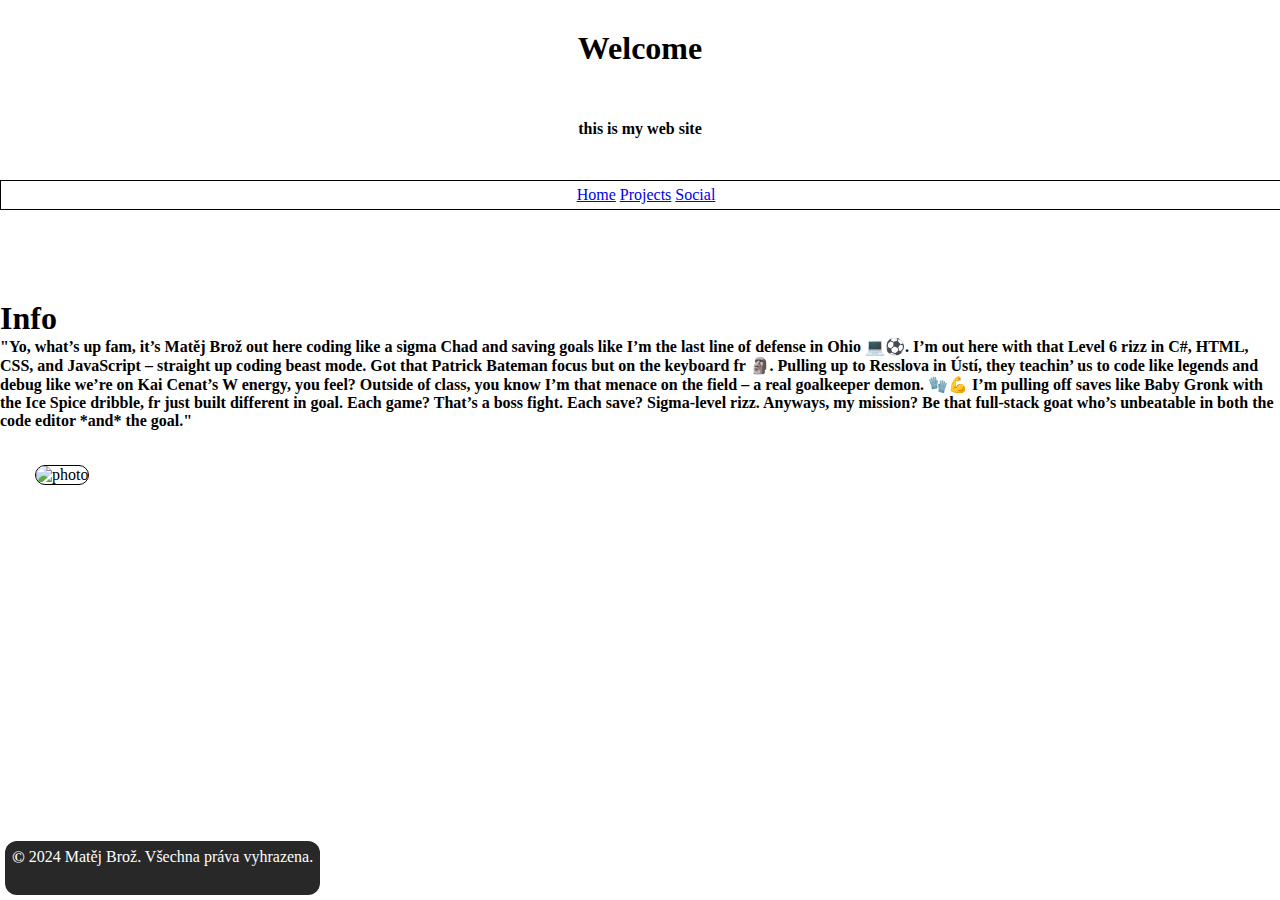
==== index.html @ 1d6cf61d "init" ====
<!doctype html>
<html lang="en">
    <head>
        <title>My Web Site</title>
        <meta charset="utf-8" />
        <meta
            name="viewport"
            content="width=device-width, initial-scale=1, shrink-to-fit=no"
        />

        <link
            href="https://cdn.jsdelivr.net/npm/bootstrap@5.3.2/dist/css/bootstrap.min.css"
            rel="stylesheet"
            integrity="sha384-T3c6CoIi6uLrA9TneNEoa7RxnatzjcDSCmG1MXxSR1GAsXEV/Dwwykc2MPK8M2HN"
            crossorigin="anonymous"
        />
        <link rel="stylesheet" href="./style.css">
    </head>

    <body>
        <header>
                <h1 class="display-1" id="welcome">Welcome</h1>
                <p class="lead" id="info"><strong>this is my web site</strong></p>
                <div class="menu">
                    <a name="" id="menu-button1" class="btn btn-ligth menu-button" href="./index.html" role="button">Home</a>
                    <a name="" id="menu-button2" class="btn btn-ligth menu-button" href="#" role="button">Projects</a>
                    <a name="" id="menu-button3" class="btn btn-ligth menu-button" href="#" role="button">Social</a>
                </div>
        </header>
        <main>
            <div class="container text-center">
                <div class="row">
                    <div class="col">
                        <h1 class="display-2">
                            Info
                        </h1>
                        <p id="cv">
                            "Yo, what’s up fam, it’s Matěj Brož out here coding like a sigma Chad and saving goals like I’m the last line of defense in Ohio 💻⚽️. I’m out here with that Level 6 rizz in C#, HTML, CSS, and JavaScript – straight up coding beast mode. Got that Patrick Bateman focus but on the keyboard fr 🗿. Pulling up to Resslova in Ústí, they teachin’ us to code like legends and debug like we’re on Kai Cenat’s W energy, you feel?

                            Outside of class, you know I’m that menace on the field – a real goalkeeper demon. 🧤💪 I’m pulling off saves like Baby Gronk with the Ice Spice dribble, fr just built different in goal. Each game? That’s a boss fight. Each save? Sigma-level rizz.
                            
                            Anyways, my mission? Be that full-stack goat who’s unbeatable in both the code editor *and* the goal."
                        </p>
                    </div>
                    <div class="col" id="photo">
                            <img src="./img/IMG_2602.png" alt="photo" id="main-photo">
                    </div>
                </div>
            </div>
        </main>
        <footer>
           <div class="footer">
                <p><p id="copyright">&copy;</p>&nbsp;2024 Matěj Brož. Všechna práva vyhrazena.</p>
           </div>
        </footer>

        <script
            src="https://cdn.jsdelivr.net/npm/@popperjs/core@2.11.8/dist/umd/popper.min.js"
            integrity="sha384-I7E8VVD/ismYTF4hNIPjVp/Zjvgyol6VFvRkX/vR+Vc4jQkC+hVqc2pM8ODewa9r"
            crossorigin="anonymous"
        ></script>

        <script
            src="https://cdn.jsdelivr.net/npm/bootstrap@5.3.2/dist/js/bootstrap.min.js"
            integrity="sha384-BBtl+eGJRgqQAUMxJ7pMwbEyER4l1g+O15P+16Ep7Q9Q+zqX6gSbd85u4mG4QzX+"
            crossorigin="anonymous"
        ></script>
    </body>
</html>
---- style.css ----
*{
    margin: 0;
    padding: 0;
}
header{
    position: relative;
    width: 100%;
    height: 300px;
}
#welcome{
    position: absolute;
    top: 10%;
    width:100%;
    text-align: center;    
}
#info{
    position: absolute;
    top: 40%;
    width:100%;
    text-align: center;    
}
.menu{
    position: absolute;
    top: 60%;
    width:100%;
    padding: 5px;
    text-align: center;
    border: 1px solid black;  
}
#cv{
    font-weight: 600;
}
#main-photo{
    width: 300px;
    height: 400px;
    border: 1px solid black;
    border-radius:10px ;
}
#photo{
    padding: 35px;
}
footer{
    position: fixed;
    display: flex;
    bottom: 0;
    text-align: center;
    width: 100%;
    padding: 5px;
}
.footer{
    color: white;
    display: flex;
    justify-content: center;
    padding: 7px;
    width: auto;
    height: 40px;
    background-color: rgb(40, 40, 40);
    border-radius: 12px;
}
#copyright{
    font-size: 17px;
    font-weight:600 ;
}
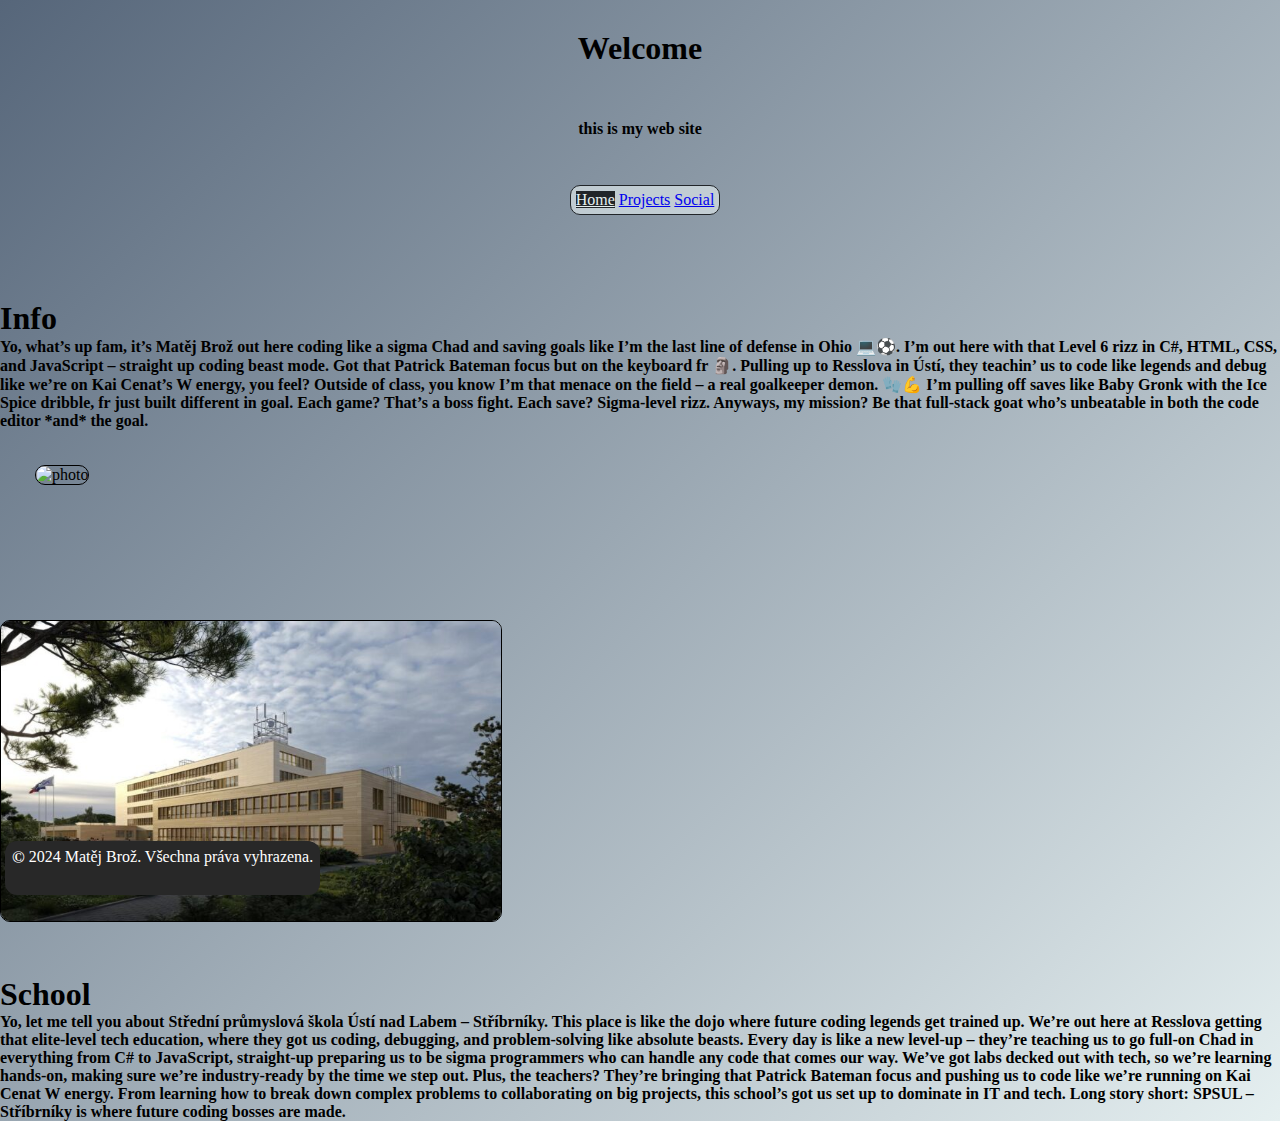
==== commit 43901e08: "change" ====
--- a/index.html
+++ b/index.html
@@ -22,28 +22,49 @@
                 <h1 class="display-1" id="welcome">Welcome</h1>
                 <p class="lead" id="info"><strong>this is my web site</strong></p>
                 <div class="menu">
-                    <a name="" id="menu-button1" class="btn btn-ligth menu-button" href="./index.html" role="button">Home</a>
-                    <a name="" id="menu-button2" class="btn btn-ligth menu-button" href="#" role="button">Projects</a>
-                    <a name="" id="menu-button3" class="btn btn-ligth menu-button" href="#" role="button">Social</a>
+                    <div class="menu-buttons">
+                        <a name="" id="menu-button1" class="btn btn-ligth menu-button" href="./index.html" role="button" style="background-color: #212529; color:#E5EFF0;">Home</a>
+                        <a name="" id="menu-button2" class="btn btn-ligth menu-button" href="./projects.html" role="button">Projects</a>
+                        <a name="" id="menu-button3" class="btn btn-ligth menu-button" href="./social.html" role="button">Social</a>
+                    </div>
                 </div>
         </header>
         <main>
             <div class="container text-center">
-                <div class="row">
+                <div class="row gx-2">
                     <div class="col">
                         <h1 class="display-2">
                             Info
                         </h1>
                         <p id="cv">
-                            "Yo, what’s up fam, it’s Matěj Brož out here coding like a sigma Chad and saving goals like I’m the last line of defense in Ohio 💻⚽️. I’m out here with that Level 6 rizz in C#, HTML, CSS, and JavaScript – straight up coding beast mode. Got that Patrick Bateman focus but on the keyboard fr 🗿. Pulling up to Resslova in Ústí, they teachin’ us to code like legends and debug like we’re on Kai Cenat’s W energy, you feel?
+                            Yo, what’s up fam, it’s Matěj Brož out here coding like a sigma Chad and saving goals like I’m the last line of defense in Ohio 💻⚽️. I’m out here with that Level 6 rizz in C#, HTML, CSS, and JavaScript – straight up coding beast mode. Got that Patrick Bateman focus but on the keyboard fr 🗿. Pulling up to Resslova in Ústí, they teachin’ us to code like legends and debug like we’re on Kai Cenat’s W energy, you feel?
 
                             Outside of class, you know I’m that menace on the field – a real goalkeeper demon. 🧤💪 I’m pulling off saves like Baby Gronk with the Ice Spice dribble, fr just built different in goal. Each game? That’s a boss fight. Each save? Sigma-level rizz.
                             
-                            Anyways, my mission? Be that full-stack goat who’s unbeatable in both the code editor *and* the goal."
+                            Anyways, my mission? Be that full-stack goat who’s unbeatable in both the code editor *and* the goal.
                         </p>
                     </div>
                     <div class="col" id="photo">
                             <img src="./img/IMG_2602.png" alt="photo" id="main-photo">
+                    </div>
+                </div>
+                <div class="row gx-2">
+                    <div class="col" id="photo2">
+                            <img src="./img/stribrniky.jpg" alt="school" id="school-photo">
+                    </div>
+                    <div class="col">
+                        <h1 class="display-2">
+                            School
+                        </h1>
+                        <p id="cv">
+                            Yo, let me tell you about Střední průmyslová škola Ústí nad Labem – Stříbrníky. This place is like the dojo where future coding legends get trained up. We’re out here at Resslova getting that elite-level tech education, where they got us coding, debugging, and problem-solving like absolute beasts.
+
+                            Every day is like a new level-up – they’re teaching us to go full-on Chad in everything from C# to JavaScript, straight-up preparing us to be sigma programmers who can handle any code that comes our way. We’ve got labs decked out with tech, so we’re learning hands-on, making sure we’re industry-ready by the time we step out.
+
+                            Plus, the teachers? They’re bringing that Patrick Bateman focus and pushing us to code like we’re running on Kai Cenat W energy. From learning how to break down complex problems to collaborating on big projects, this school’s got us set up to dominate in IT and tech.
+
+                            Long story short: SPSUL – Stříbrníky is where future coding bosses are made.
+                        </p>
                     </div>
                 </div>
             </div>
--- a/style.css
+++ b/style.css
@@ -1,6 +1,15 @@
 *{
     margin: 0;
     padding: 0;
+}
+.gradient{
+    height: 100%;
+}
+body {
+    background: linear-gradient(135deg, #56667A, #E5EFF0);
+    background-repeat: no-repeat;
+    background-size: cover;
+    background-position: center;
 }
 header{
     position: relative;
@@ -21,11 +30,19 @@
 }
 .menu{
     position: absolute;
+    display: flex;
+    justify-content: center;
     top: 60%;
     width:100%;
     padding: 5px;
-    text-align: center;
-    border: 1px solid black;  
+    text-align: center; 
+}
+.menu-buttons{
+    width: max-content;
+    padding: 5px;
+    border: 1px solid #212529;
+    border-radius: 10px;
+    background-color: #e5eff09d;
 }
 #cv{
     font-weight: 600;
@@ -36,8 +53,18 @@
     border: 1px solid black;
     border-radius:10px ;
 }
+#school-photo{
+    width: 500px;
+    height: 300px;
+    border: 1px solid black;
+    border-radius:10px ;
+}
 #photo{
     padding: 35px;
+}
+#photo2{
+    padding-top: 100px;
+    padding-bottom: 50px;
 }
 footer{
     position: fixed;
@@ -60,4 +87,63 @@
 #copyright{
     font-size: 17px;
     font-weight:600 ;
+}
+#instagram{
+    background: linear-gradient(135deg, #f09433, #e6683c, #dc2743, #cc2366, #bc1888);
+    margin: 5px;
+    border-radius: 15px;
+    color: #e5eff0;
+    display: flex;
+    flex-direction: column;
+    justify-content: center;
+    align-items: center;
+}
+#facebook{
+    background: linear-gradient(135deg, #3b5998, #8b9dc3);
+    margin: 5px;
+    border-radius: 15px;
+    color: #e5eff0;
+    display: flex;
+    flex-direction: column;
+    justify-content: center;
+    align-items: center;
+}
+#youtube{
+    background: linear-gradient(135deg, #ff0000, #580b0b);
+    margin: 5px;
+    border-radius: 15px;
+    color: #e5eff0;
+    display: flex;
+    flex-direction: column;
+    justify-content: center;
+    align-items: center;
+}
+#ico{
+    width: 50px;
+    height: 50px;
+}
+.ico{
+    border: 0px;
+    margin: 15px;
+}
+#pfp{
+    width: 80px;
+    height: 80px;
+    margin: 10px;
+    border: 2px solid #212529;
+    border-radius: 40px;
+}
+#proj-con{
+    display: flex;
+    align-items: center;
+    justify-content: center;
+}
+.proj-col{
+    display: flex;
+    margin: 15px;
+    width: 80%;
+    height: 100px;
+    background-color:#e5eff09d;
+    border-radius :15px ;
+    align-items: center;
 }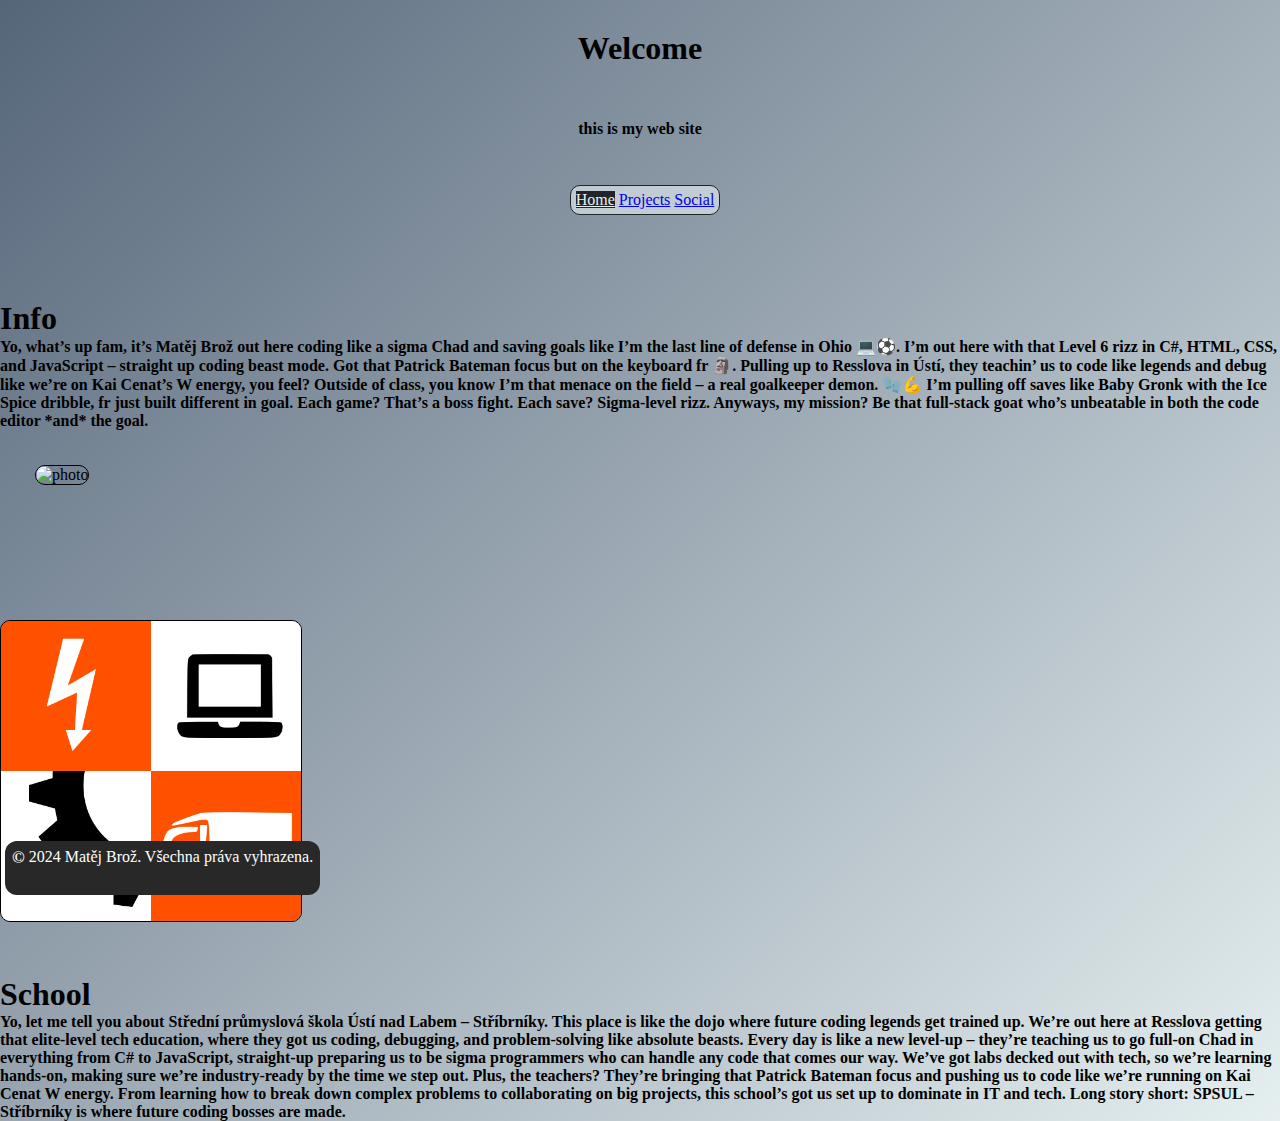
==== commit dcb57b34: "spsul" ====
--- a/index.html
+++ b/index.html
@@ -50,7 +50,7 @@
                 </div>
                 <div class="row gx-2">
                     <div class="col" id="photo2">
-                            <img src="./img/stribrniky.jpg" alt="school" id="school-photo">
+                            <img src="./img/icon.png" alt="school" id="school-photo">
                     </div>
                     <div class="col">
                         <h1 class="display-2">
--- a/style.css
+++ b/style.css
@@ -54,7 +54,7 @@
     border-radius:10px ;
 }
 #school-photo{
-    width: 500px;
+    width: 300px;
     height: 300px;
     border: 1px solid black;
     border-radius:10px ;
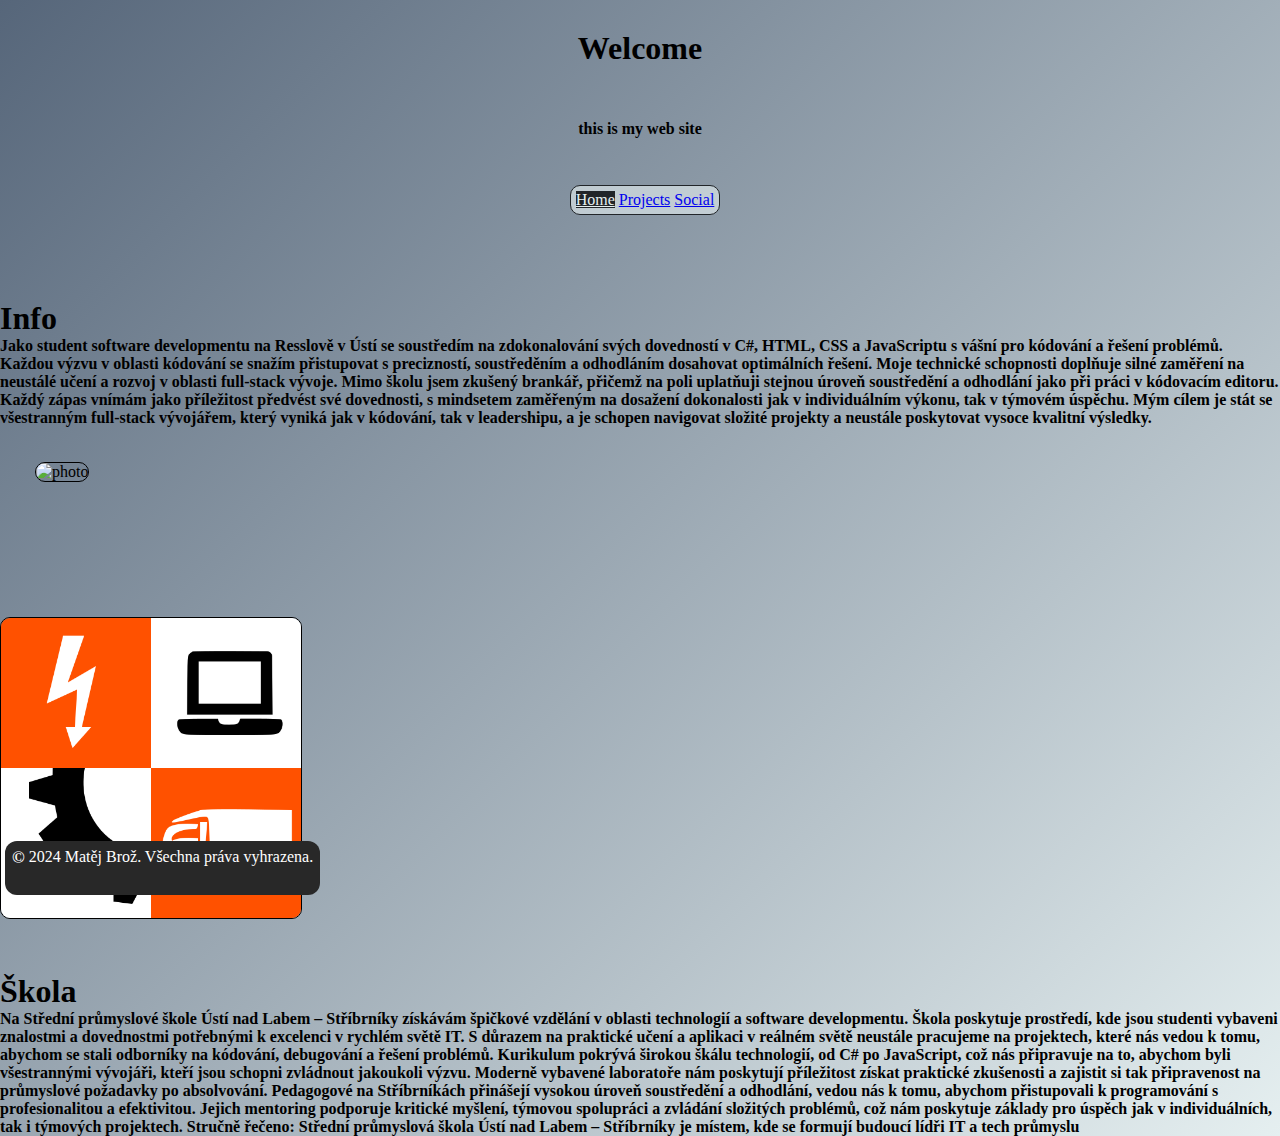
==== commit a937b951: "projects" ====
--- a/index.html
+++ b/index.html
@@ -37,11 +37,11 @@
                             Info
                         </h1>
                         <p id="cv">
-                            Yo, what’s up fam, it’s Matěj Brož out here coding like a sigma Chad and saving goals like I’m the last line of defense in Ohio 💻⚽️. I’m out here with that Level 6 rizz in C#, HTML, CSS, and JavaScript – straight up coding beast mode. Got that Patrick Bateman focus but on the keyboard fr 🗿. Pulling up to Resslova in Ústí, they teachin’ us to code like legends and debug like we’re on Kai Cenat’s W energy, you feel?
+                            Jako student software developmentu na Resslově v Ústí se soustředím na zdokonalování svých dovedností v C#, HTML, CSS a JavaScriptu s vášní pro kódování a řešení problémů. Každou výzvu v oblasti kódování se snažím přistupovat s precizností, soustředěním a odhodláním dosahovat optimálních řešení. Moje technické schopnosti doplňuje silné zaměření na neustálé učení a rozvoj v oblasti full-stack vývoje.
 
-                            Outside of class, you know I’m that menace on the field – a real goalkeeper demon. 🧤💪 I’m pulling off saves like Baby Gronk with the Ice Spice dribble, fr just built different in goal. Each game? That’s a boss fight. Each save? Sigma-level rizz.
-                            
-                            Anyways, my mission? Be that full-stack goat who’s unbeatable in both the code editor *and* the goal.
+                            Mimo školu jsem zkušený brankář, přičemž na poli uplatňuji stejnou úroveň soustředění a odhodlání jako při práci v kódovacím editoru. Každý zápas vnímám jako příležitost předvést své dovednosti, s mindsetem zaměřeným na dosažení dokonalosti jak v individuálním výkonu, tak v týmovém úspěchu.
+
+                            Mým cílem je stát se všestranným full-stack vývojářem, který vyniká jak v kódování, tak v leadershipu, a je schopen navigovat složité projekty a neustále poskytovat vysoce kvalitní výsledky.
                         </p>
                     </div>
                     <div class="col" id="photo">
@@ -54,16 +54,16 @@
                     </div>
                     <div class="col">
                         <h1 class="display-2">
-                            School
+                            Škola
                         </h1>
                         <p id="cv">
-                            Yo, let me tell you about Střední průmyslová škola Ústí nad Labem – Stříbrníky. This place is like the dojo where future coding legends get trained up. We’re out here at Resslova getting that elite-level tech education, where they got us coding, debugging, and problem-solving like absolute beasts.
+                            Na Střední průmyslové škole Ústí nad Labem – Stříbrníky získávám špičkové vzdělání v oblasti technologií a software developmentu. Škola poskytuje prostředí, kde jsou studenti vybaveni znalostmi a dovednostmi potřebnými k excelenci v rychlém světě IT. S důrazem na praktické učení a aplikaci v reálném světě neustále pracujeme na projektech, které nás vedou k tomu, abychom se stali odborníky na kódování, debugování a řešení problémů.
 
-                            Every day is like a new level-up – they’re teaching us to go full-on Chad in everything from C# to JavaScript, straight-up preparing us to be sigma programmers who can handle any code that comes our way. We’ve got labs decked out with tech, so we’re learning hands-on, making sure we’re industry-ready by the time we step out.
+                            Kurikulum pokrývá širokou škálu technologií, od C# po JavaScript, což nás připravuje na to, abychom byli všestrannými vývojáři, kteří jsou schopni zvládnout jakoukoli výzvu. Moderně vybavené laboratoře nám poskytují příležitost získat praktické zkušenosti a zajistit si tak připravenost na průmyslové požadavky po absolvování.
 
-                            Plus, the teachers? They’re bringing that Patrick Bateman focus and pushing us to code like we’re running on Kai Cenat W energy. From learning how to break down complex problems to collaborating on big projects, this school’s got us set up to dominate in IT and tech.
+                            Pedagogové na Stříbrníkách přinášejí vysokou úroveň soustředění a odhodlání, vedou nás k tomu, abychom přistupovali k programování s profesionalitou a efektivitou. Jejich mentoring podporuje kritické myšlení, týmovou spolupráci a zvládání složitých problémů, což nám poskytuje základy pro úspěch jak v individuálních, tak i týmových projektech.
 
-                            Long story short: SPSUL – Stříbrníky is where future coding bosses are made.
+                            Stručně řečeno: Střední průmyslová škola Ústí nad Labem – Stříbrníky je místem, kde se formují budoucí lídři IT a tech průmyslu
                         </p>
                     </div>
                 </div>
--- a/style.css
+++ b/style.css
@@ -146,4 +146,24 @@
     background-color:#e5eff09d;
     border-radius :15px ;
     align-items: center;
-}+}
+.project-link {
+    text-decoration: none;
+    color: inherit;
+    display: block;
+}
+
+.project-link:hover {
+    opacity: 0.8;
+}
+
+.project-image {
+    width: 80px; /* Malý obrázek, můžeš upravit velikost */
+    height: auto;
+    margin-right: 20px; /* Mezera mezi obrázkem a textem */
+}
+
+.project-date {
+    font-size: 0.8rem; /* Menší písmo pro datum */
+    color: #666; /* Méně výrazná barva pro datum */
+}
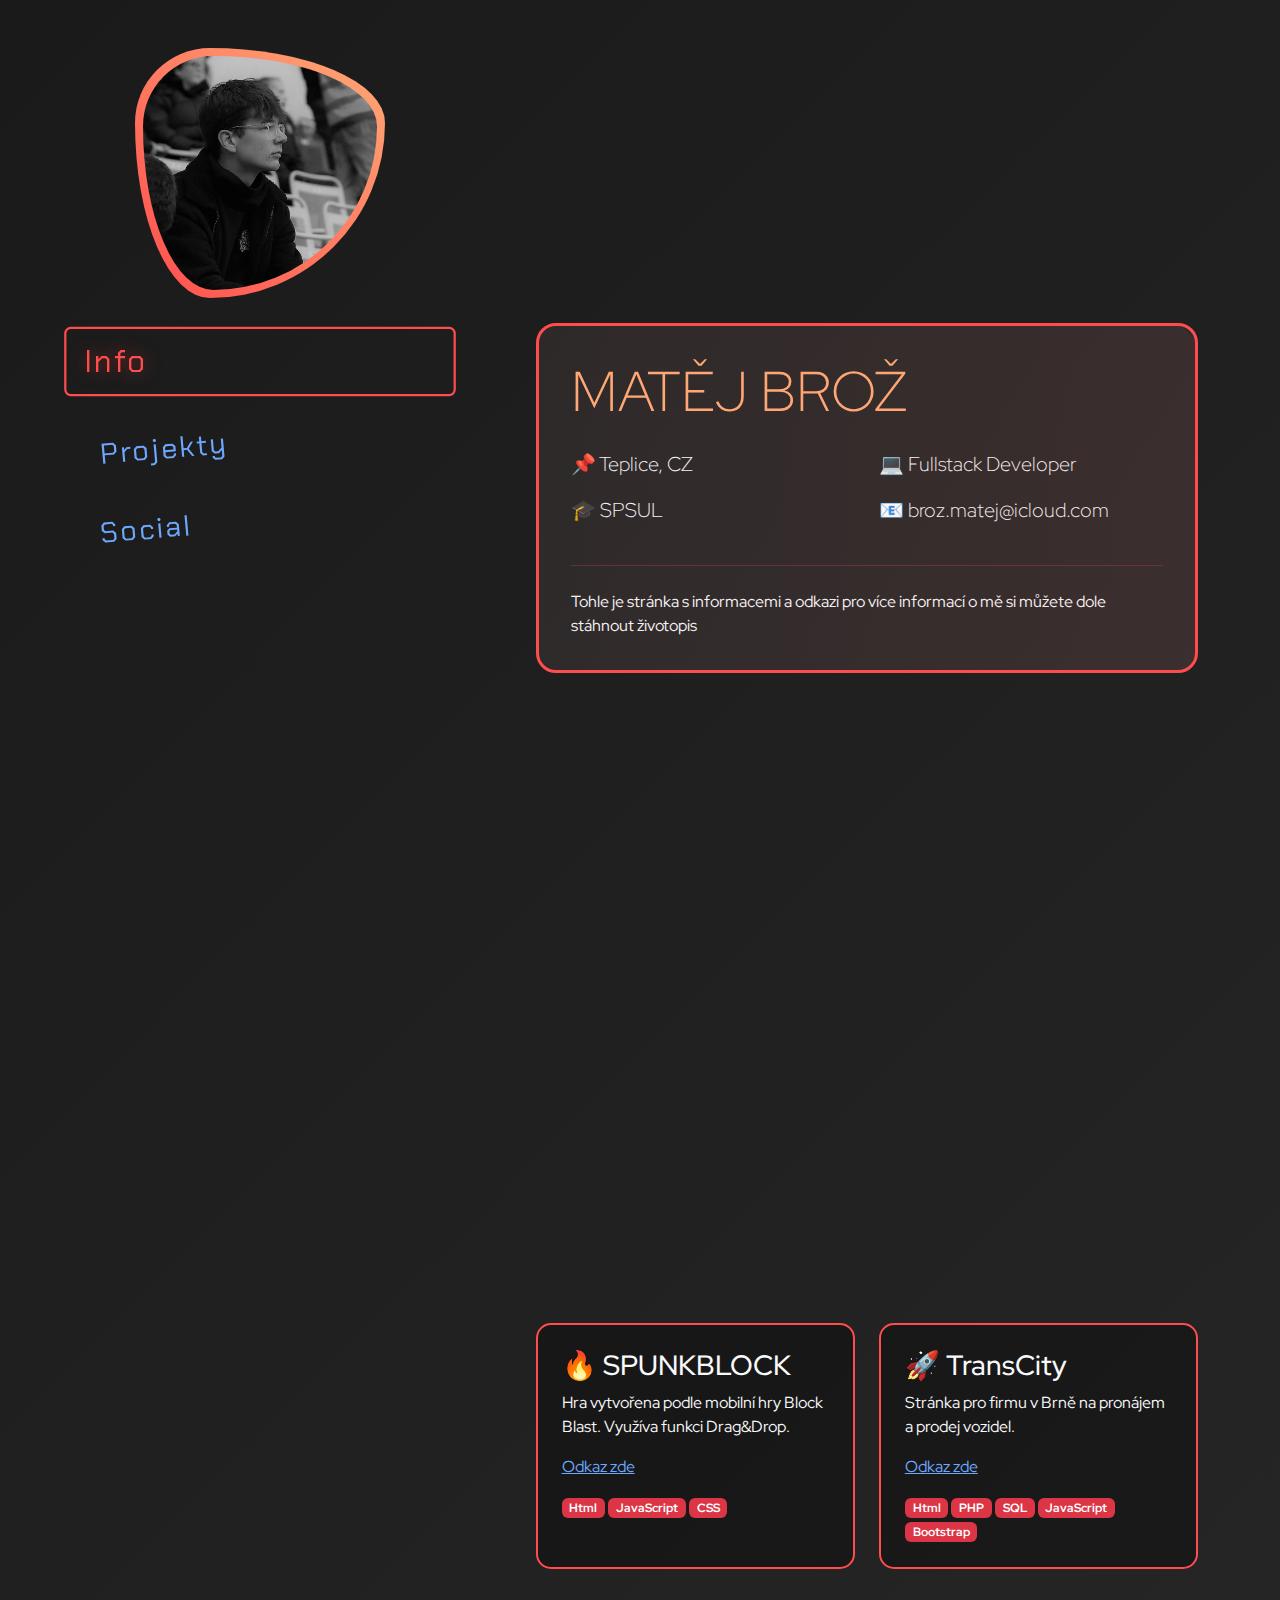
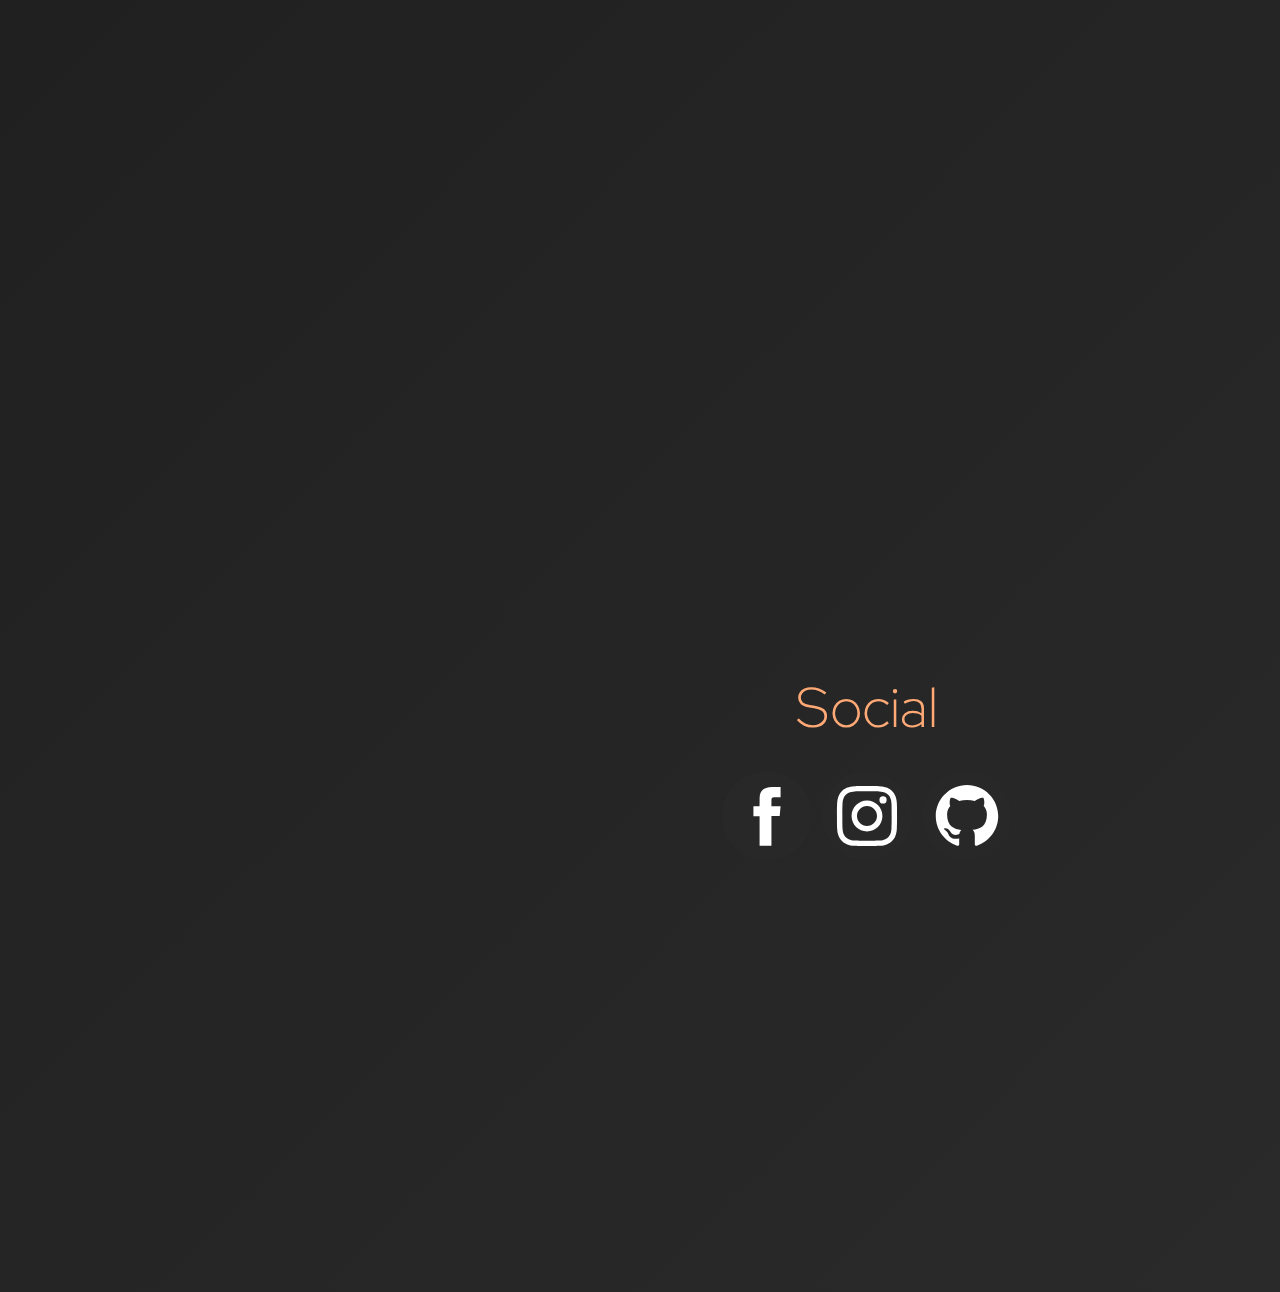
==== commit 039c93d4: "v2" ====
--- a/index.html
+++ b/index.html
@@ -1,90 +1,147 @@
-<!doctype html>
-<html lang="en">
-    <head>
-        <title>My Web Site</title>
-        <meta charset="utf-8" />
-        <meta
-            name="viewport"
-            content="width=device-width, initial-scale=1, shrink-to-fit=no"
-        />
+<!DOCTYPE html>
+<html lang="cs" data-bs-theme="dark">
 
-        <link
-            href="https://cdn.jsdelivr.net/npm/bootstrap@5.3.2/dist/css/bootstrap.min.css"
-            rel="stylesheet"
-            integrity="sha384-T3c6CoIi6uLrA9TneNEoa7RxnatzjcDSCmG1MXxSR1GAsXEV/Dwwykc2MPK8M2HN"
-            crossorigin="anonymous"
-        />
-        <link rel="stylesheet" href="./style.css">
-    </head>
+<head>
+    <meta charset="UTF-8">
+    <meta name="viewport" content="width=device-width, initial-scale=1.0">
+    <title>Creative CV</title>
+    <link href="https://cdn.jsdelivr.net/npm/bootstrap@5.3.0/dist/css/bootstrap.min.css" rel="stylesheet">
+    <link
+        href="https://fonts.googleapis.com/css2?family=Chakra+Petch:wght@500;700&family=Red+Hat+Display:wght@400;600&display=swap"
+        rel="stylesheet">
+    <link rel="stylesheet" href="./style.css">
+</head>
 
-    <body>
-        <header>
-                <h1 class="display-1" id="welcome">Welcome</h1>
-                <p class="lead" id="info"><strong>this is my web site</strong></p>
-                <div class="menu">
-                    <div class="menu-buttons">
-                        <a name="" id="menu-button1" class="btn btn-ligth menu-button" href="./index.html" role="button" style="background-color: #212529; color:#E5EFF0;">Home</a>
-                        <a name="" id="menu-button2" class="btn btn-ligth menu-button" href="./projects.html" role="button">Projects</a>
-                        <a name="" id="menu-button3" class="btn btn-ligth menu-button" href="./social.html" role="button">Social</a>
+<body class="py-5">
+    <div class="container">
+        <div class="row">
+            <!-- Sidebar -->
+            <div class="col-lg-4 mb-5">
+                <div class="sticky-top" style="top: 2rem;">
+                    <div class="avatar-wrapper">
+                        <img src="./img/pfp.jpg" class="avatar-img" alt="Avatar">
                     </div>
-                </div>
-        </header>
-        <main>
-            <div class="container text-center">
-                <div class="row gx-2">
-                    <div class="col">
-                        <h1 class="display-2">
-                            Info
-                        </h1>
-                        <p id="cv">
-                            Jako student software developmentu na Resslově v Ústí se soustředím na zdokonalování svých dovedností v C#, HTML, CSS a JavaScriptu s vášní pro kódování a řešení problémů. Každou výzvu v oblasti kódování se snažím přistupovat s precizností, soustředěním a odhodláním dosahovat optimálních řešení. Moje technické schopnosti doplňuje silné zaměření na neustálé učení a rozvoj v oblasti full-stack vývoje.
 
-                            Mimo školu jsem zkušený brankář, přičemž na poli uplatňuji stejnou úroveň soustředění a odhodlání jako při práci v kódovacím editoru. Každý zápas vnímám jako příležitost předvést své dovednosti, s mindsetem zaměřeným na dosažení dokonalosti jak v individuálním výkonu, tak v týmovém úspěchu.
-
-                            Mým cílem je stát se všestranným full-stack vývojářem, který vyniká jak v kódování, tak v leadershipu, a je schopen navigovat složité projekty a neustále poskytovat vysoce kvalitní výsledky.
-                        </p>
-                    </div>
-                    <div class="col" id="photo">
-                            <img src="./img/IMG_2602.png" alt="photo" id="main-photo">
-                    </div>
-                </div>
-                <div class="row gx-2">
-                    <div class="col" id="photo2">
-                            <img src="./img/icon.png" alt="school" id="school-photo">
-                    </div>
-                    <div class="col">
-                        <h1 class="display-2">
-                            Škola
-                        </h1>
-                        <p id="cv">
-                            Na Střední průmyslové škole Ústí nad Labem – Stříbrníky získávám špičkové vzdělání v oblasti technologií a software developmentu. Škola poskytuje prostředí, kde jsou studenti vybaveni znalostmi a dovednostmi potřebnými k excelenci v rychlém světě IT. S důrazem na praktické učení a aplikaci v reálném světě neustále pracujeme na projektech, které nás vedou k tomu, abychom se stali odborníky na kódování, debugování a řešení problémů.
-
-                            Kurikulum pokrývá širokou škálu technologií, od C# po JavaScript, což nás připravuje na to, abychom byli všestrannými vývojáři, kteří jsou schopni zvládnout jakoukoli výzvu. Moderně vybavené laboratoře nám poskytují příležitost získat praktické zkušenosti a zajistit si tak připravenost na průmyslové požadavky po absolvování.
-
-                            Pedagogové na Stříbrníkách přinášejí vysokou úroveň soustředění a odhodlání, vedou nás k tomu, abychom přistupovali k programování s profesionalitou a efektivitou. Jejich mentoring podporuje kritické myšlení, týmovou spolupráci a zvládání složitých problémů, což nám poskytuje základy pro úspěch jak v individuálních, tak i týmových projektech.
-
-                            Stručně řečeno: Střední průmyslová škola Ústí nad Labem – Stříbrníky je místem, kde se formují budoucí lídři IT a tech průmyslu
-                        </p>
-                    </div>
+                    <ul class="nav nav-pills flex-column gap-3">
+                        <li class="nav-item">
+                            <a class="nav-link active" href="#info">Info</a>
+                        </li>
+                        <li class="nav-item">
+                            <a class="nav-link" href="#projects">Projekty</a>
+                        </li>
+                        <li class="nav-item">
+                            <a class="nav-link" href="#social">Social</a>
+                        </li>
+                    </ul>
                 </div>
             </div>
-        </main>
-        <footer>
-           <div class="footer">
-                <p><p id="copyright">&copy;</p>&nbsp;2024 Matěj Brož. Všechna práva vyhrazena.</p>
-           </div>
-        </footer>
 
-        <script
-            src="https://cdn.jsdelivr.net/npm/@popperjs/core@2.11.8/dist/umd/popper.min.js"
-            integrity="sha384-I7E8VVD/ismYTF4hNIPjVp/Zjvgyol6VFvRkX/vR+Vc4jQkC+hVqc2pM8ODewa9r"
-            crossorigin="anonymous"
-        ></script>
+            <!-- Main Content -->
+            <div class="col-lg-8">
+                <!-- Info Section -->
+                <section id="info" class="mb-5 vh-100 d-flex align-items-center">
+                    <div class="brief-info">
+                        <h2 class="display-4 mb-4" style="color: var(--accent)">MATĚJ BROŽ</h2>
+                        <div class="row">
+                            <div class="col-md-6">
+                                <p class="lead">📌 Teplice, CZ</p>
+                                <p class="lead">🎓 SPSUL</p>
+                            </div>
+                            <div class="col-md-6">
+                                <p class="lead">💻 Fullstack Developer</p>
+                                <p class="lead">📧 broz.matej@icloud.com</p>
+                            </div>
+                        </div>
+                        <hr class="my-4" style="border-color: var(--primary)">
+                        <p class="mb-0">Tohle je stránka s informacemi a odkazi pro více informací o mě si můžete dole
+                            stáhnout životopis</p>
+                    </div>
+                </section>
 
-        <script
-            src="https://cdn.jsdelivr.net/npm/bootstrap@5.3.2/dist/js/bootstrap.min.js"
-            integrity="sha384-BBtl+eGJRgqQAUMxJ7pMwbEyER4l1g+O15P+16Ep7Q9Q+zqX6gSbd85u4mG4QzX+"
-            crossorigin="anonymous"
-        ></script>
-    </body>
-</html>
+                <!-- Projects Section -->
+                <section id="projects" class="mb-5 vh-100 d-flex align-items-center w100">
+                    <div class="row g-4">
+                        <div class="col-md-6">
+                            <div class="card-project p-4 h-100">
+                                <h3>🔥 SPUNKBLOCK</h3>
+                                <p>Hra vytvořena podle mobilní hry Block Blast. Využíva funkci Drag&Drop.</p>
+                                <a href="https://spunkblock.vercel.app">Odkaz zde</a>
+                                <div class="mt-3">
+                                    <span class="badge bg-danger">Html</span>
+                                    <span class="badge bg-danger">JavaScript</span>
+                                    <span class="badge bg-danger">CSS</span>
+                                </div>
+                            </div>
+                        </div>
+                        <div class="col-md-6">
+                            <div class="card-project p-4 h-100">
+                                <h3>🚀 TransCity</h3>
+                                <p>Stránka pro firmu v Brně na pronájem a prodej vozidel.</p>
+                                <a href="https://www.transcity.cz">Odkaz zde</a>
+                                <div class="mt-3">
+                                    <span class="badge bg-danger">Html</span>
+                                    <span class="badge bg-danger">PHP</span>
+                                    <span class="badge bg-danger">SQL</span>
+                                    <span class="badge bg-danger">JavaScript</span>
+                                    <span class="badge bg-danger">Bootstrap</span>
+                                </div>
+                            </div>
+                        </div>
+                    </div>
+                </section>
+
+                <!-- Social Section -->
+                <section id="social" class="vh-100 d-flex align-items-center position-relative text-center">
+                    <div class="social-wrapper d-flex flex-column align-items-center justify-content-center">
+                        <h2 class="display-4 mb-4" style="color: var(--accent)">Social</h2>
+                        <div class="row g-4 mb-5">
+                            <div style="display: flex; flex-wrap:wrap; align-items: center; justify-content: center;"><a
+                                    href="https://www.facebook.com/matej.broz.79/" target="_blank"
+                                    rel="noopener noreferrer"
+                                    style="text-decoration:none;border:0;width:90px;height:90px;padding:2px;margin:5px;color:#ffffff;border-radius:50%;background-color:#282828;"><svg
+                                        class="niftybutton-facebook" style="display:block;fill:currentColor"
+                                        data-donate="true" data-tag="fac" data-name="Facebook" viewBox="0 0 512 512"
+                                        preserveAspectRatio="xMidYMid meet">
+                                        <title>Facebook social icon</title>
+                                        <path
+                                            d="M211.9 197.4h-36.7v59.9h36.7V433.1h70.5V256.5h49.2l5.2-59.1h-54.4c0 0 0-22.1 0-33.7 0-13.9 2.8-19.5 16.3-19.5 10.9 0 38.2 0 38.2 0V82.9c0 0-40.2 0-48.8 0 -52.5 0-76.1 23.1-76.1 67.3C211.9 188.8 211.9 197.4 211.9 197.4z">
+                                        </path>
+                                    </svg></a><a href="https://www.instagram.com/matejbroz_/" target="_blank"
+                                    rel="noopener noreferrer"
+                                    style="text-decoration:none;border:0;width:90px;height:90px;padding:2px;margin:5px;color:#ffffff;border-radius:50%;background-color:#282828;"><svg
+                                        class="niftybutton-instagram" style="display:block;fill:currentColor"
+                                        data-donate="true" data-tag="ins" data-name="Instagram" viewBox="0 0 512 512"
+                                        preserveAspectRatio="xMidYMid meet">
+                                        <title>Instagram social icon</title>
+                                        <path
+                                            d="M256 109.3c47.8 0 53.4 0.2 72.3 1 17.4 0.8 26.9 3.7 33.2 6.2 8.4 3.2 14.3 7.1 20.6 13.4 6.3 6.3 10.1 12.2 13.4 20.6 2.5 6.3 5.4 15.8 6.2 33.2 0.9 18.9 1 24.5 1 72.3s-0.2 53.4-1 72.3c-0.8 17.4-3.7 26.9-6.2 33.2 -3.2 8.4-7.1 14.3-13.4 20.6 -6.3 6.3-12.2 10.1-20.6 13.4 -6.3 2.5-15.8 5.4-33.2 6.2 -18.9 0.9-24.5 1-72.3 1s-53.4-0.2-72.3-1c-17.4-0.8-26.9-3.7-33.2-6.2 -8.4-3.2-14.3-7.1-20.6-13.4 -6.3-6.3-10.1-12.2-13.4-20.6 -2.5-6.3-5.4-15.8-6.2-33.2 -0.9-18.9-1-24.5-1-72.3s0.2-53.4 1-72.3c0.8-17.4 3.7-26.9 6.2-33.2 3.2-8.4 7.1-14.3 13.4-20.6 6.3-6.3 12.2-10.1 20.6-13.4 6.3-2.5 15.8-5.4 33.2-6.2C202.6 109.5 208.2 109.3 256 109.3M256 77.1c-48.6 0-54.7 0.2-73.8 1.1 -19 0.9-32.1 3.9-43.4 8.3 -11.8 4.6-21.7 10.7-31.7 20.6 -9.9 9.9-16.1 19.9-20.6 31.7 -4.4 11.4-7.4 24.4-8.3 43.4 -0.9 19.1-1.1 25.2-1.1 73.8 0 48.6 0.2 54.7 1.1 73.8 0.9 19 3.9 32.1 8.3 43.4 4.6 11.8 10.7 21.7 20.6 31.7 9.9 9.9 19.9 16.1 31.7 20.6 11.4 4.4 24.4 7.4 43.4 8.3 19.1 0.9 25.2 1.1 73.8 1.1s54.7-0.2 73.8-1.1c19-0.9 32.1-3.9 43.4-8.3 11.8-4.6 21.7-10.7 31.7-20.6 9.9-9.9 16.1-19.9 20.6-31.7 4.4-11.4 7.4-24.4 8.3-43.4 0.9-19.1 1.1-25.2 1.1-73.8s-0.2-54.7-1.1-73.8c-0.9-19-3.9-32.1-8.3-43.4 -4.6-11.8-10.7-21.7-20.6-31.7 -9.9-9.9-19.9-16.1-31.7-20.6 -11.4-4.4-24.4-7.4-43.4-8.3C310.7 77.3 304.6 77.1 256 77.1L256 77.1z">
+                                        </path>
+                                        <path
+                                            d="M256 164.1c-50.7 0-91.9 41.1-91.9 91.9s41.1 91.9 91.9 91.9 91.9-41.1 91.9-91.9S306.7 164.1 256 164.1zM256 315.6c-32.9 0-59.6-26.7-59.6-59.6s26.7-59.6 59.6-59.6 59.6 26.7 59.6 59.6S288.9 315.6 256 315.6z">
+                                        </path>
+                                        <circle cx="351.5" cy="160.5" r="21.5"></circle>
+                                    </svg></a><a href="https://github.com/matejbroz07" target="_blank"
+                                    rel="noopener noreferrer"
+                                    style="text-decoration:none;border:0;width:90px;height:90px;padding:2px;margin:5px;color:#ffffff;border-radius:50%;background-color:#282828;"><svg
+                                        class="niftybutton-github" style="display:block;fill:currentColor"
+                                        data-donate="true" data-tag="git" data-name="Github" viewBox="0 0 512 512"
+                                        preserveAspectRatio="xMidYMid meet">
+                                        <title>Github social icon</title>
+                                        <path
+                                            d="M256 70.7c-102.6 0-185.9 83.2-185.9 185.9 0 82.1 53.3 151.8 127.1 176.4 9.3 1.7 12.3-4 12.3-8.9V389.4c-51.7 11.3-62.5-21.9-62.5-21.9 -8.4-21.5-20.6-27.2-20.6-27.2 -16.9-11.5 1.3-11.3 1.3-11.3 18.7 1.3 28.5 19.2 28.5 19.2 16.6 28.4 43.5 20.2 54.1 15.4 1.7-12 6.5-20.2 11.8-24.9 -41.3-4.7-84.7-20.6-84.7-91.9 0-20.3 7.3-36.9 19.2-49.9 -1.9-4.7-8.3-23.6 1.8-49.2 0 0 15.6-5 51.1 19.1 14.8-4.1 30.7-6.2 46.5-6.3 15.8 0.1 31.7 2.1 46.6 6.3 35.5-24 51.1-19.1 51.1-19.1 10.1 25.6 3.8 44.5 1.8 49.2 11.9 13 19.1 29.6 19.1 49.9 0 71.4-43.5 87.1-84.9 91.7 6.7 5.8 12.8 17.1 12.8 34.4 0 24.9 0 44.9 0 51 0 4.9 3 10.7 12.4 8.9 73.8-24.6 127-94.3 127-176.4C441.9 153.9 358.6 70.7 256 70.7z">
+                                        </path>
+                                    </svg>
+                                </a>
+                            </div>
+                        </div>
+                    </div>
+                </section>
+            </div>
+        </div>
+    </div>
+
+    <script src="https://cdn.jsdelivr.net/npm/bootstrap@5.3.0/dist/js/bootstrap.bundle.min.js"></script>
+    <script src="./script.js"></script>
+</body>
+
+</html>--- a/style.css
+++ b/style.css
@@ -1,169 +1,197 @@
-*{
-    margin: 0;
-    padding: 0;
+:root {
+    --primary: #FF4D4D;
+    --secondary: #FF6B6B;
+    --accent: #FFAA76;
 }
-.gradient{
+
+body {
+    font-family: 'Red Hat Display', sans-serif;
+    background: linear-gradient(135deg, #1a1a1a, #2a2a2a);
+    color: #f8f9fa;
+    min-height: 100vh;
+}
+
+.nav-pills .nav-link {
+    font-family: 'Chakra Petch', sans-serif;
+    font-size: 1.8rem;
+    letter-spacing: 2px;
+    transform: rotate(-5deg);
+    transition: all 0.3s cubic-bezier(0.68, -0.55, 0.27, 1.55);
+    border: 2px solid transparent;
+}
+
+.nav-pills .nav-link.active {
+    background: transparent !important;
+    border-color: var(--primary);
+    color: var(--primary) !important;
+    transform: rotate(0deg) scale(1.1);
+    text-shadow: 0 0 15px rgba(255, 77, 77, 0.5);
+}
+
+.avatar-wrapper {
+    width: 250px;
+    height: 250px;
+    background: linear-gradient(45deg, var(--primary), var(--accent));
+    border-radius: 30% 70% 70% 30% / 30% 30% 70% 70%;
+    padding: 8px;
+    margin: 0 auto 2rem;
+    transition: all 0.5s ease;
+}
+
+.avatar-wrapper:hover {
+    border-radius: 50%;
+    transform: rotate(360deg);
+}
+
+.avatar-img {
+    width: 100%;
     height: 100%;
+    object-fit: cover;
+    border-radius: inherit;
 }
-body {
-    background: linear-gradient(135deg, #56667A, #E5EFF0);
-    background-repeat: no-repeat;
-    background-size: cover;
-    background-position: center;
+
+.brief-info {
+    background: rgba(255, 255, 255, 0.05);
+    border: 3px solid var(--primary);
+    border-radius: 20px;
+    padding: 2rem;
+    position: relative;
+    overflow: hidden;
 }
-header{
+
+.brief-info::before {
+    content: '';
+    position: absolute;
+    top: -50%;
+    left: -50%;
+    width: 200%;
+    height: 200%;
+    background: linear-gradient(45deg, transparent, rgba(255, 77, 77, 0.1));
+    transform: rotate(45deg);
+}
+
+.card-project {
+    background: rgba(0, 0, 0, 0.3);
+    border: 2px solid var(--primary);
+    border-radius: 15px;
+    transition: all 0.3s ease;
+    overflow: hidden;
+}
+
+.card-project::before {
+    content: '';
+    position: absolute;
+    top: 0;
+    left: -100%;
+    width: 100%;
+    height: 100%;
+    background: linear-gradient(90deg,
+            transparent,
+            rgba(255, 77, 77, 0.2),
+            transparent);
+    transition: 0.5s;
+}
+
+.card-project:hover::before {
+    left: 100%;
+}
+
+::-webkit-scrollbar {
+    width: 10px;
+    background: #2a2a2a;
+}
+
+::-webkit-scrollbar-thumb {
+    background: linear-gradient(var(--primary), var(--accent));
+    border-radius: 10px;
+}
+
+.social-wrapper {
     position: relative;
+    min-height: 100vh;
     width: 100%;
-    height: 300px;
 }
-#welcome{
-    position: absolute;
-    top: 10%;
-    width:100%;
-    text-align: center;    
-}
-#info{
-    position: absolute;
-    top: 40%;
-    width:100%;
-    text-align: center;    
-}
-.menu{
-    position: absolute;
-    display: flex;
-    justify-content: center;
-    top: 60%;
-    width:100%;
-    padding: 5px;
-    text-align: center; 
-}
-.menu-buttons{
-    width: max-content;
-    padding: 5px;
-    border: 1px solid #212529;
-    border-radius: 10px;
-    background-color: #e5eff09d;
-}
-#cv{
-    font-weight: 600;
-}
-#main-photo{
-    width: 300px;
-    height: 400px;
-    border: 1px solid black;
-    border-radius:10px ;
-}
-#school-photo{
-    width: 300px;
-    height: 300px;
-    border: 1px solid black;
-    border-radius:10px ;
-}
-#photo{
-    padding: 35px;
-}
-#photo2{
-    padding-top: 100px;
-    padding-bottom: 50px;
-}
-footer{
-    position: fixed;
-    display: flex;
-    bottom: 0;
-    text-align: center;
-    width: 100%;
-    padding: 5px;
-}
-.footer{
-    color: white;
-    display: flex;
-    justify-content: center;
-    padding: 7px;
-    width: auto;
-    height: 40px;
-    background-color: rgb(40, 40, 40);
-    border-radius: 12px;
-}
-#copyright{
-    font-size: 17px;
-    font-weight:600 ;
-}
-#instagram{
-    background: linear-gradient(135deg, #f09433, #e6683c, #dc2743, #cc2366, #bc1888);
-    margin: 5px;
-    border-radius: 15px;
-    color: #e5eff0;
-    display: flex;
-    flex-direction: column;
-    justify-content: center;
-    align-items: center;
-}
-#facebook{
-    background: linear-gradient(135deg, #3b5998, #8b9dc3);
-    margin: 5px;
-    border-radius: 15px;
-    color: #e5eff0;
-    display: flex;
-    flex-direction: column;
-    justify-content: center;
-    align-items: center;
-}
-#youtube{
-    background: linear-gradient(135deg, #ff0000, #580b0b);
-    margin: 5px;
-    border-radius: 15px;
-    color: #e5eff0;
-    display: flex;
-    flex-direction: column;
-    justify-content: center;
-    align-items: center;
-}
-#ico{
-    width: 50px;
-    height: 50px;
-}
-.ico{
-    border: 0px;
-    margin: 15px;
-}
-#pfp{
-    width: 80px;
-    height: 80px;
-    margin: 10px;
-    border: 2px solid #212529;
-    border-radius: 40px;
-}
-#proj-con{
+
+/* Kruhové tlačítko */
+.social-circle {
+    width: 100px;
+    height: 100px;
+    border-radius: 50%;
     display: flex;
     align-items: center;
     justify-content: center;
-}
-.proj-col{
-    display: flex;
-    margin: 15px;
-    width: 80%;
-    height: 100px;
-    background-color:#e5eff09d;
-    border-radius :15px ;
-    align-items: center;
-}
-.project-link {
-    text-decoration: none;
-    color: inherit;
-    display: block;
+    font-size: 2rem;
+    transition: all 0.3s cubic-bezier(0.4, 0, 0.2, 1);
+    position: relative;
+    overflow: hidden;
 }
 
-.project-link:hover {
-    opacity: 0.8;
+/* Gradientové pozadí */
+.social-circle::before {
+    content: '';
+    position: absolute;
+    inset: 0;
+    background: linear-gradient(45deg,
+            rgba(255, 255, 255, 0.1),
+            rgba(255, 255, 255, 0.05));
+    border-radius: 50%;
+    z-index: 1;
 }
 
-.project-image {
-    width: 80px; /* Malý obrázek, můžeš upravit velikost */
-    height: auto;
-    margin-right: 20px; /* Mezera mezi obrázkem a textem */
+/* Hover efekty */
+.social-circle:hover {
+    transform: translateY(-5px) scale(1.1);
+    box-shadow: 0 10px 20px rgba(0, 0, 0, 0.3);
 }
 
-.project-date {
-    font-size: 0.8rem; /* Menší písmo pro datum */
-    color: #666; /* Méně výrazná barva pro datum */
+.social-circle i {
+    position: relative;
+    z-index: 2;
+    transition: transform 0.3s ease;
 }
+
+/* Barvy platforem */
+.github {
+    background: linear-gradient(45deg, #333, #6e5494);
+    color: white;
+}
+
+.instagram {
+    background: linear-gradient(45deg, #405de6, #833ab4, #fd1d1d);
+    color: white;
+}
+
+.facebook {
+    background: linear-gradient(45deg, #3b5998, #0078d7);
+    color: white;
+}
+
+/* Download tlačítko */
+.download-cv {
+    position: relative;
+    font-size: 1.2rem;
+    color: #fff;
+    text-decoration: none;
+    padding: 10px 20px;
+}
+
+.download-cv::after {
+    content: '';
+    position: absolute;
+    bottom: 0;
+    left: 0;
+    width: 0;
+    height: 2px;
+    background: #fff;
+    transition: width 0.3s ease;
+}
+
+.download-cv:hover::after {
+    width: 100%;
+}
+
+@media (min-width: 992px) {
+    section {
+        margin-left: 10%;
+    }
+}